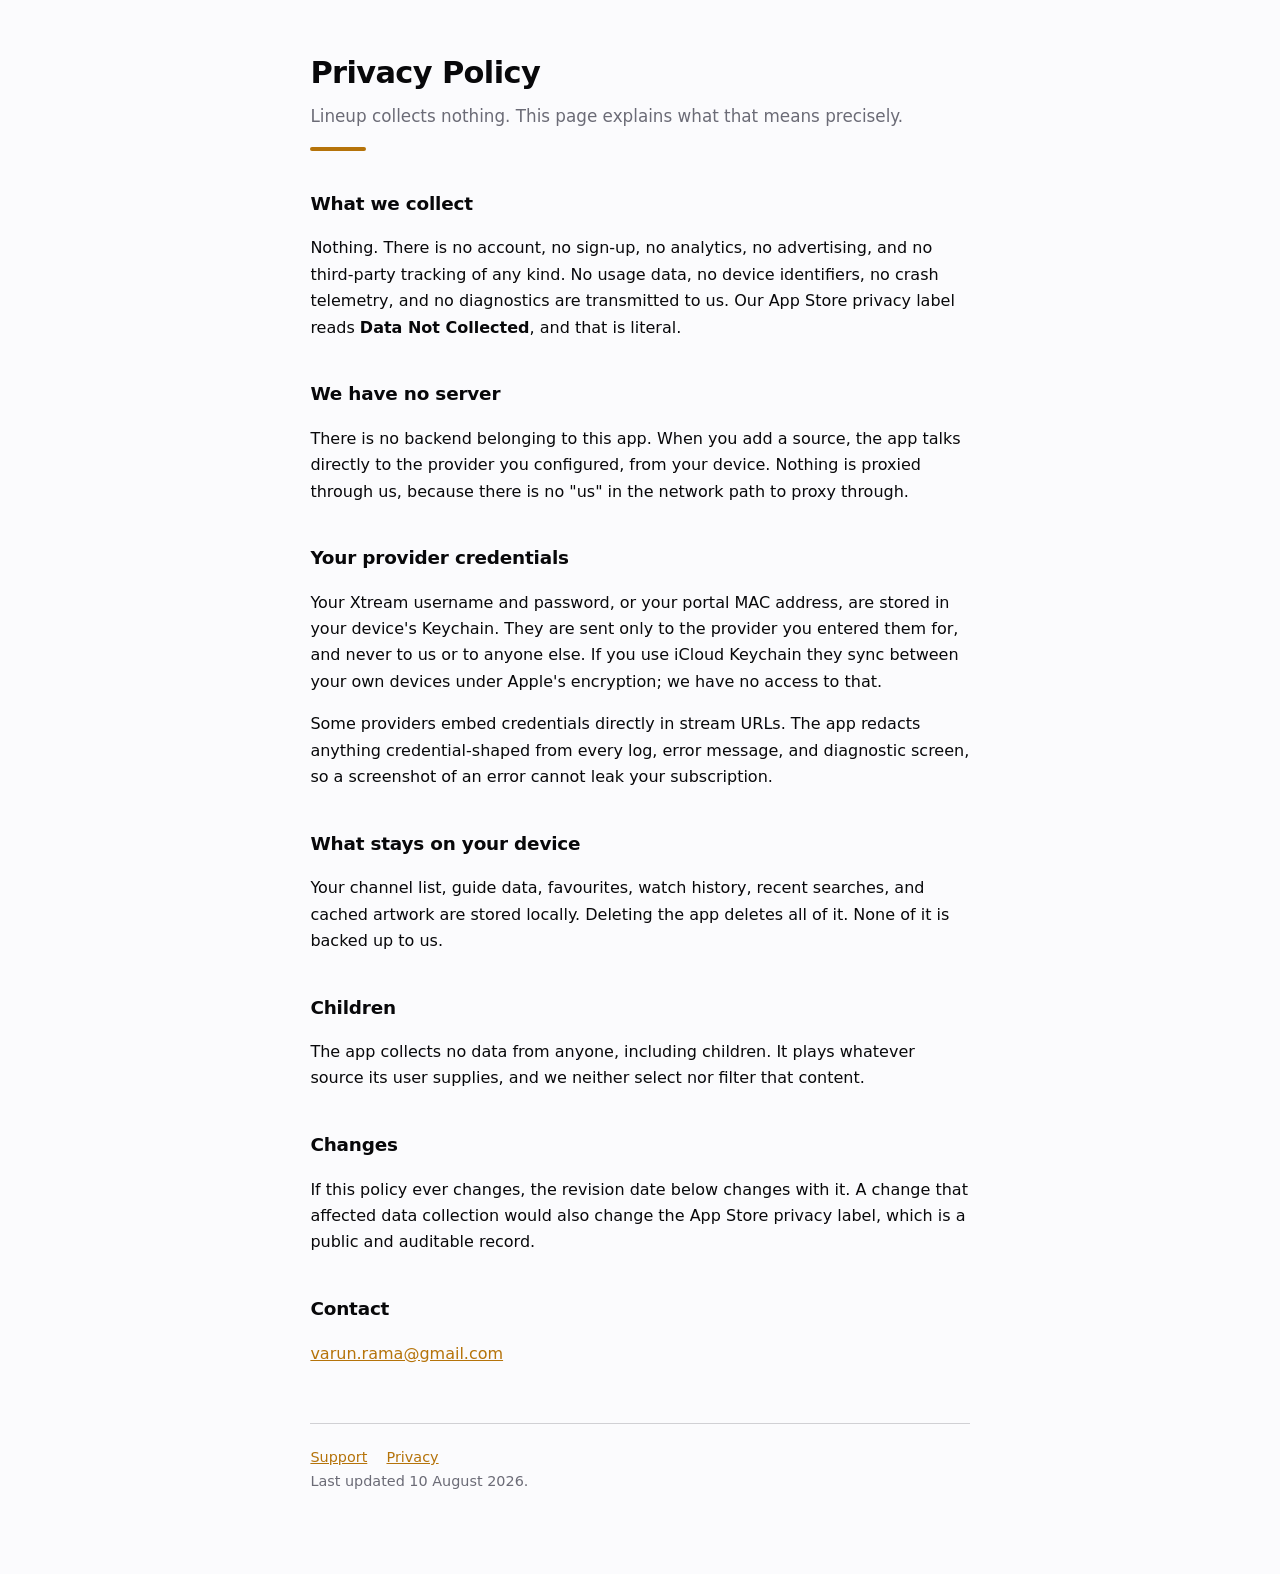
==== privacy.html @ 9bb2f61d "Support and privacy pages for Lineup" ====
<!doctype html><html lang="en"><meta charset="utf-8">
<meta name="viewport" content="width=device-width,initial-scale=1">
<title>Lineup — Privacy Policy</title><link rel="stylesheet" href="style.css">
<main>
<h1>Privacy Policy</h1>
<p class="lede">Lineup collects nothing. This page explains what that means precisely.</p>
<div class="rule"></div>

<h2>What we collect</h2>
<p>Nothing. There is no account, no sign-up, no analytics, no advertising, and no third-party tracking of any kind. No usage data, no device identifiers, no crash telemetry, and no diagnostics are transmitted to us. Our App Store privacy label reads <strong>Data Not Collected</strong>, and that is literal.</p>

<h2>We have no server</h2>
<p>There is no backend belonging to this app. When you add a source, the app talks directly to the provider you configured, from your device. Nothing is proxied through us, because there is no "us" in the network path to proxy through.</p>

<h2>Your provider credentials</h2>
<p>Your Xtream username and password, or your portal MAC address, are stored in your device's Keychain. They are sent only to the provider you entered them for, and never to us or to anyone else. If you use iCloud Keychain they sync between your own devices under Apple's encryption; we have no access to that.</p>
<p>Some providers embed credentials directly in stream URLs. The app redacts anything credential-shaped from every log, error message, and diagnostic screen, so a screenshot of an error cannot leak your subscription.</p>

<h2>What stays on your device</h2>
<p>Your channel list, guide data, favourites, watch history, recent searches, and cached artwork are stored locally. Deleting the app deletes all of it. None of it is backed up to us.</p>

<h2>Children</h2>
<p>The app collects no data from anyone, including children. It plays whatever source its user supplies, and we neither select nor filter that content.</p>

<h2>Changes</h2>
<p>If this policy ever changes, the revision date below changes with it. A change that affected data collection would also change the App Store privacy label, which is a public and auditable record.</p>

<h2>Contact</h2>
<p><a href="mailto:varun.rama@gmail.com">varun.rama@gmail.com</a></p>

<footer>
<nav><a href="index.html">Support</a><a href="privacy.html">Privacy</a></nav>
Last updated 10 August 2026.
</footer>
</main>
---- style.css ----
:root { color-scheme: light dark; --ink:#08080a; --paper:#fbfbfd; --dim:#6b6b76; --signal:#b5730a; }
@media (prefers-color-scheme: dark) { :root { --ink:#f4f4f7; --paper:#08080a; --dim:#9c9ca8; --signal:#ffb020; } }
* { box-sizing: border-box; }
body { margin:0; background:var(--paper); color:var(--ink); font:16px/1.65 -apple-system,BlinkMacSystemFont,"Segoe UI",system-ui,sans-serif; }
main { max-width: 44rem; margin: 0 auto; padding: 3rem 1.4rem 5rem; }
h1 { font-size: 1.9rem; letter-spacing:-0.02em; margin:0 0 .3rem; }
h2 { font-size: 1.15rem; margin: 2.4rem 0 .6rem; letter-spacing:-0.01em; }
.rule { width:56px; height:4px; background:var(--signal); border-radius:2px; margin:1rem 0 2rem; }
.lede { color:var(--dim); font-size:1.05rem; margin:0; }
p, li { color:var(--ink); }
a { color:var(--signal); }
footer { margin-top:3.5rem; padding-top:1.4rem; border-top:1px solid color-mix(in srgb, var(--dim) 30%, transparent); color:var(--dim); font-size:.9rem; }
nav a { margin-right:1.2rem; }
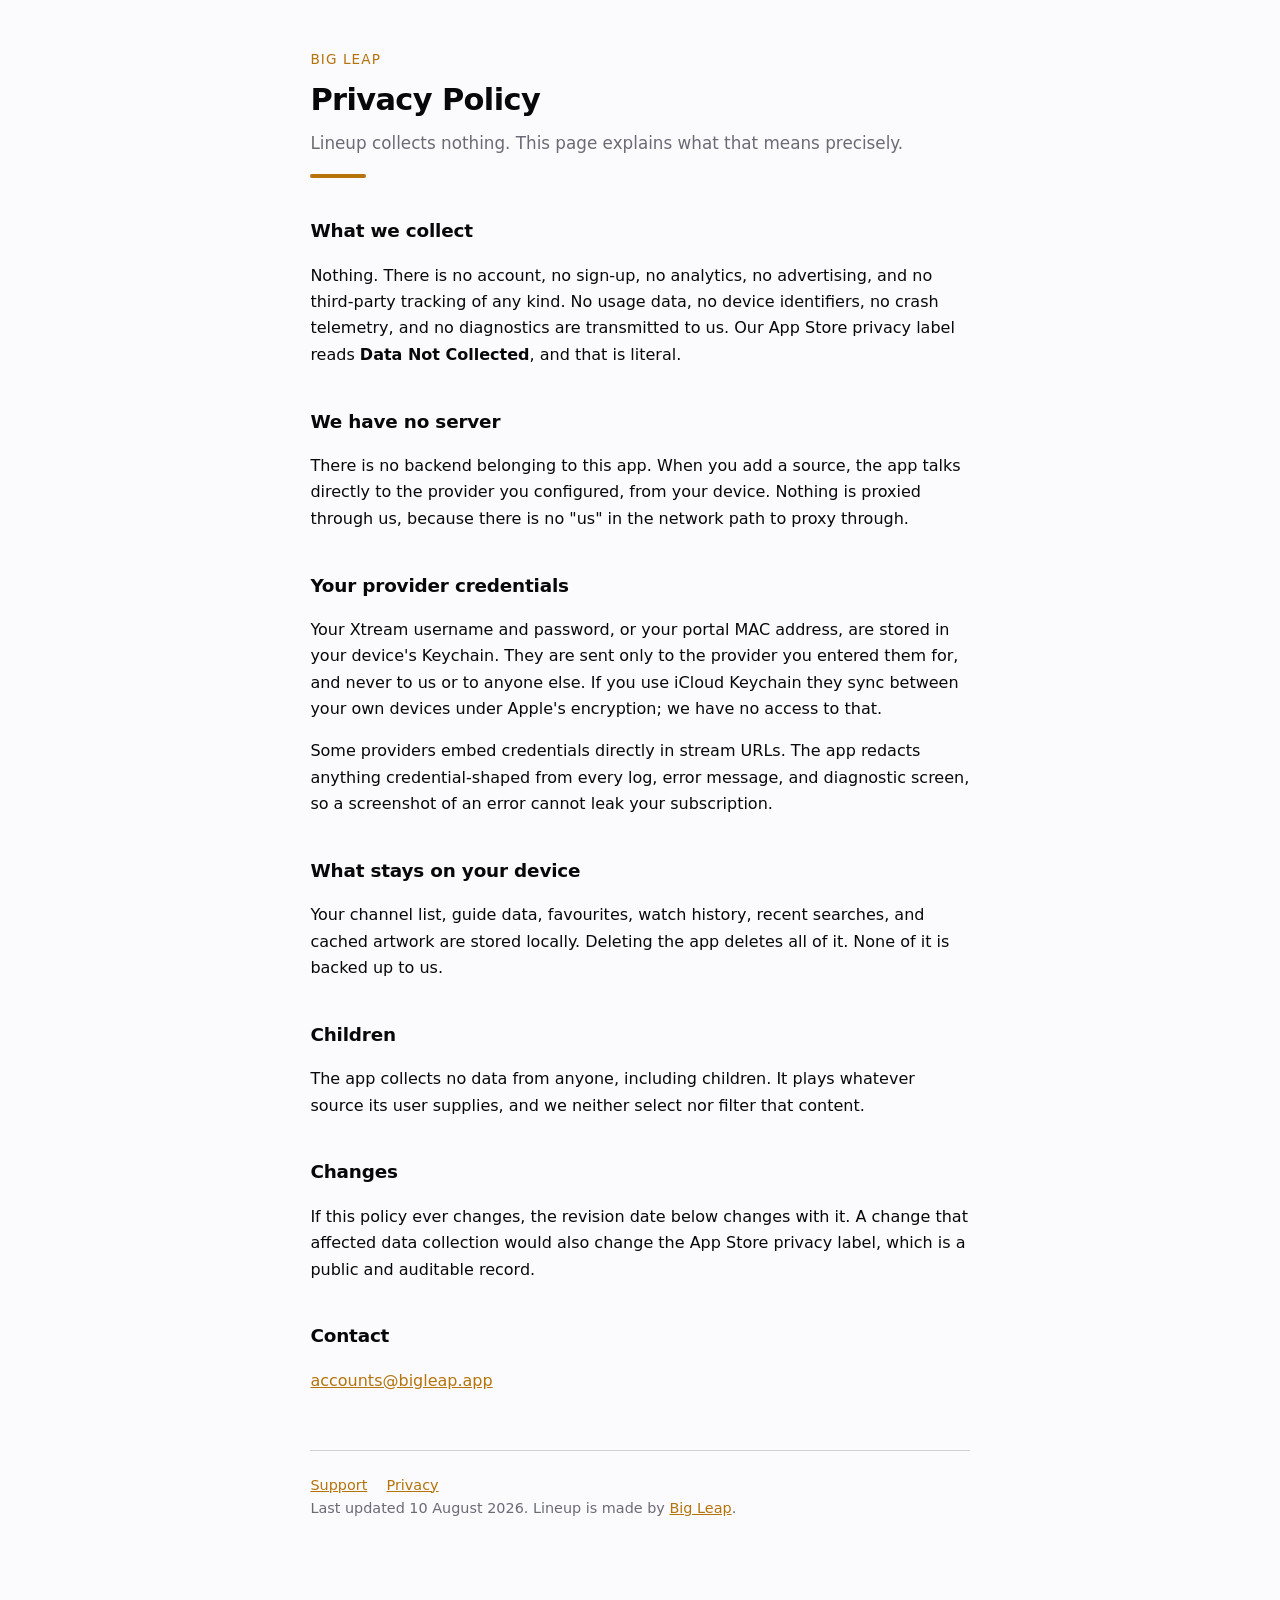
==== commit 001925d5: "Brand the Lineup support pages as Big Leap" ====
--- a/privacy.html
+++ b/privacy.html
@@ -1,7 +1,8 @@
 <!doctype html><html lang="en"><meta charset="utf-8">
 <meta name="viewport" content="width=device-width,initial-scale=1">
-<title>Lineup — Privacy Policy</title><link rel="stylesheet" href="style.css">
+<title>Lineup — Privacy Policy — Big Leap</title><link rel="stylesheet" href="style.css">
 <main>
+<p class="eyebrow"><a href="https://bigleap.app">Big Leap</a></p>
 <h1>Privacy Policy</h1>
 <p class="lede">Lineup collects nothing. This page explains what that means precisely.</p>
 <div class="rule"></div>
@@ -26,10 +27,10 @@
 <p>If this policy ever changes, the revision date below changes with it. A change that affected data collection would also change the App Store privacy label, which is a public and auditable record.</p>
 
 <h2>Contact</h2>
-<p><a href="mailto:varun.rama@gmail.com">varun.rama@gmail.com</a></p>
+<p><a href="mailto:accounts@bigleap.app">accounts@bigleap.app</a></p>
 
 <footer>
 <nav><a href="index.html">Support</a><a href="privacy.html">Privacy</a></nav>
-Last updated 10 August 2026.
+Last updated 10 August 2026. Lineup is made by <a href="https://bigleap.app">Big Leap</a>.
 </footer>
 </main>
--- a/style.css
+++ b/style.css
@@ -11,3 +11,5 @@
 a { color:var(--signal); }
 footer { margin-top:3.5rem; padding-top:1.4rem; border-top:1px solid color-mix(in srgb, var(--dim) 30%, transparent); color:var(--dim); font-size:.9rem; }
 nav a { margin-right:1.2rem; }
+.eyebrow { margin:0 0 .3rem; font-size:.85rem; letter-spacing:.08em; text-transform:uppercase; }
+.eyebrow a { text-decoration:none; }
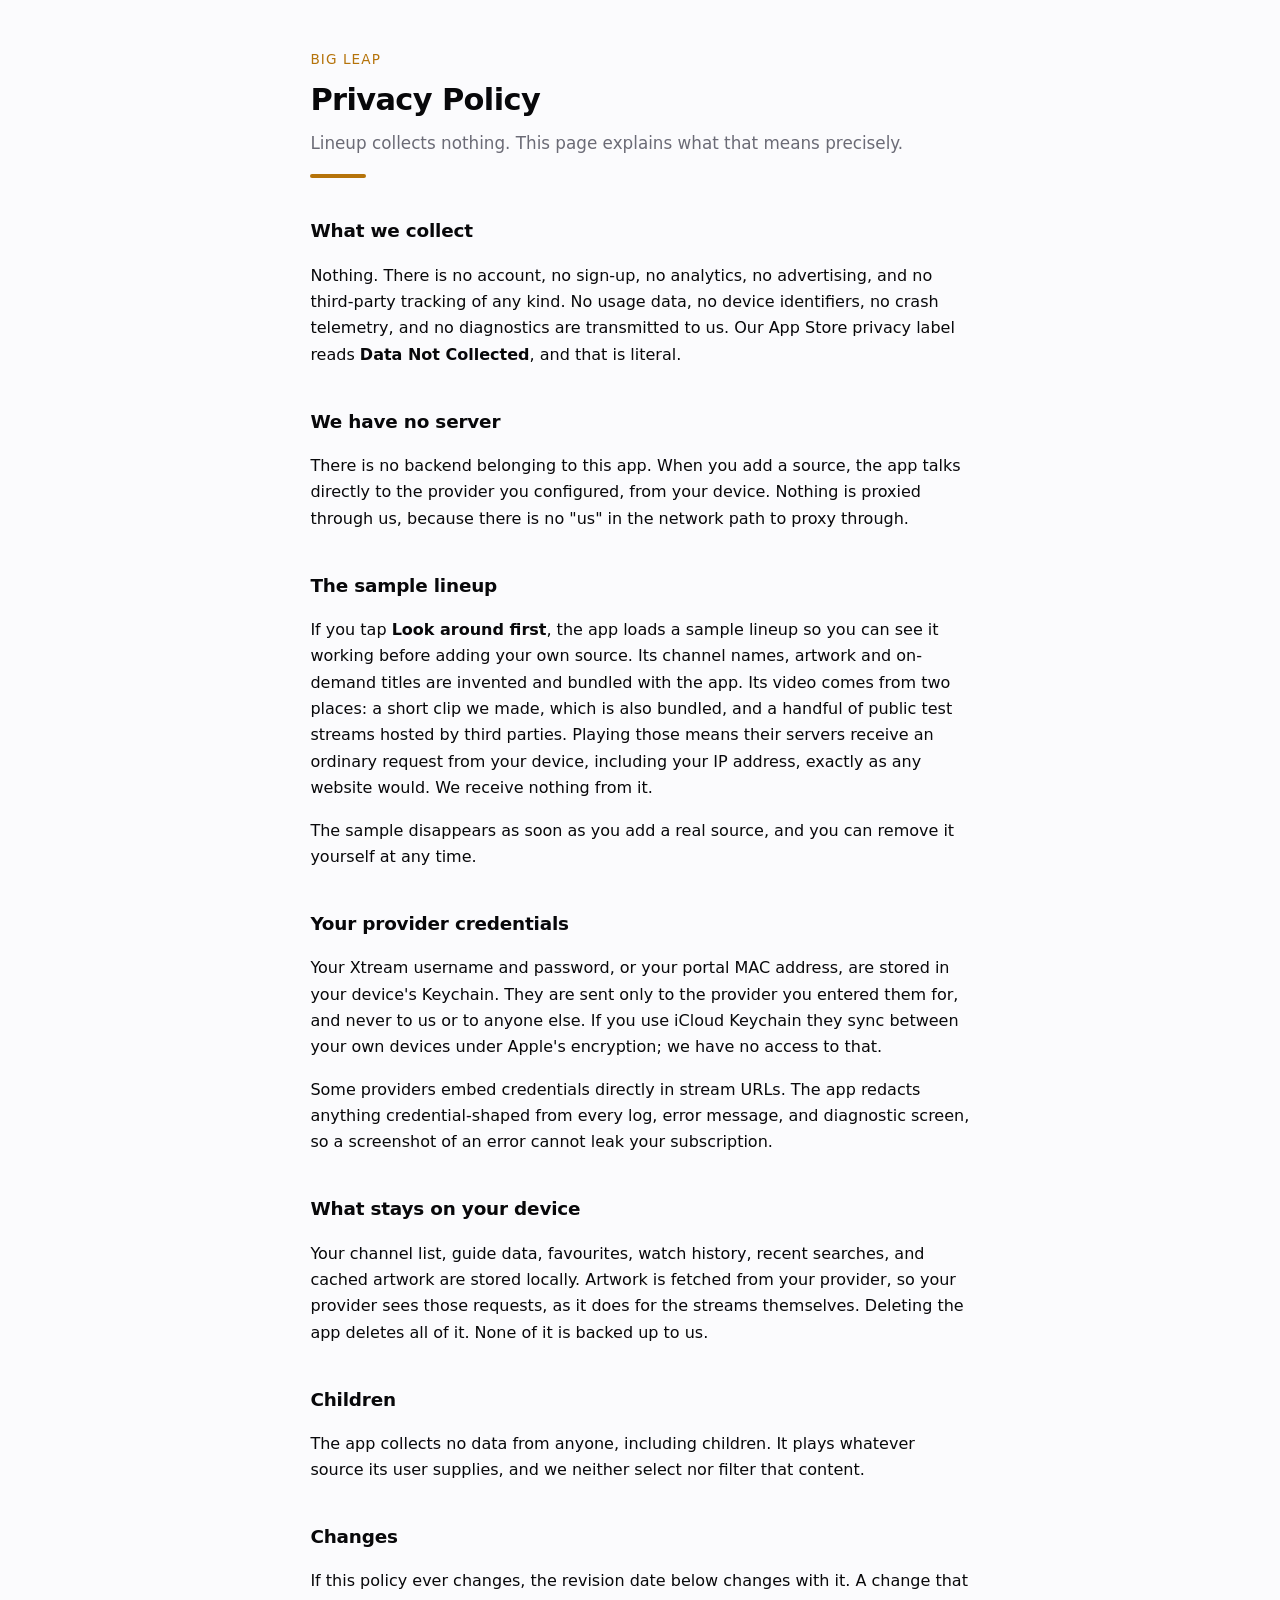
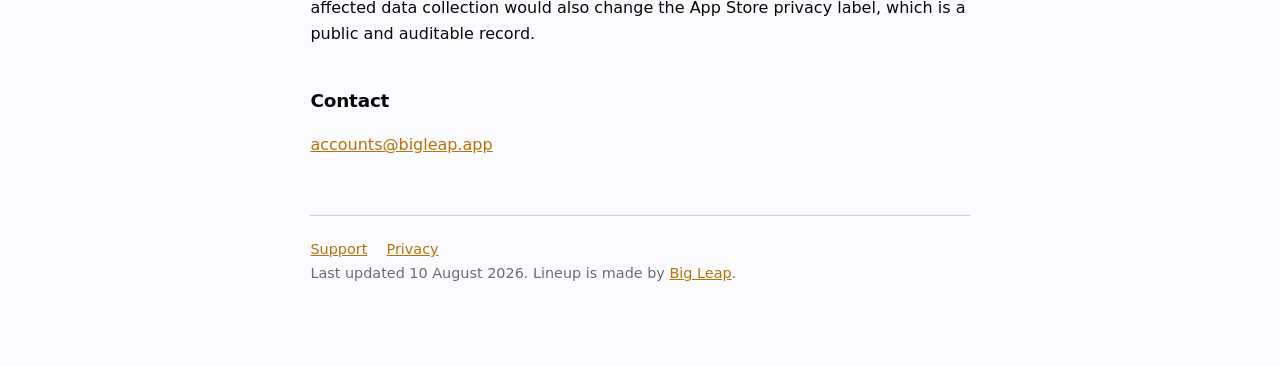
==== commit 1f8a45e2: "Say plainly that the sample lineup streams from third-party test servers" ====
--- a/privacy.html
+++ b/privacy.html
@@ -13,12 +13,16 @@
 <h2>We have no server</h2>
 <p>There is no backend belonging to this app. When you add a source, the app talks directly to the provider you configured, from your device. Nothing is proxied through us, because there is no "us" in the network path to proxy through.</p>
 
+<h2>The sample lineup</h2>
+<p>If you tap <strong>Look around first</strong>, the app loads a sample lineup so you can see it working before adding your own source. Its channel names, artwork and on-demand titles are invented and bundled with the app. Its video comes from two places: a short clip we made, which is also bundled, and a handful of public test streams hosted by third parties. Playing those means their servers receive an ordinary request from your device, including your IP address, exactly as any website would. We receive nothing from it.</p>
+<p>The sample disappears as soon as you add a real source, and you can remove it yourself at any time.</p>
+
 <h2>Your provider credentials</h2>
 <p>Your Xtream username and password, or your portal MAC address, are stored in your device's Keychain. They are sent only to the provider you entered them for, and never to us or to anyone else. If you use iCloud Keychain they sync between your own devices under Apple's encryption; we have no access to that.</p>
 <p>Some providers embed credentials directly in stream URLs. The app redacts anything credential-shaped from every log, error message, and diagnostic screen, so a screenshot of an error cannot leak your subscription.</p>
 
 <h2>What stays on your device</h2>
-<p>Your channel list, guide data, favourites, watch history, recent searches, and cached artwork are stored locally. Deleting the app deletes all of it. None of it is backed up to us.</p>
+<p>Your channel list, guide data, favourites, watch history, recent searches, and cached artwork are stored locally. Artwork is fetched from your provider, so your provider sees those requests, as it does for the streams themselves. Deleting the app deletes all of it. None of it is backed up to us.</p>
 
 <h2>Children</h2>
 <p>The app collects no data from anyone, including children. It plays whatever source its user supplies, and we neither select nor filter that content.</p>
